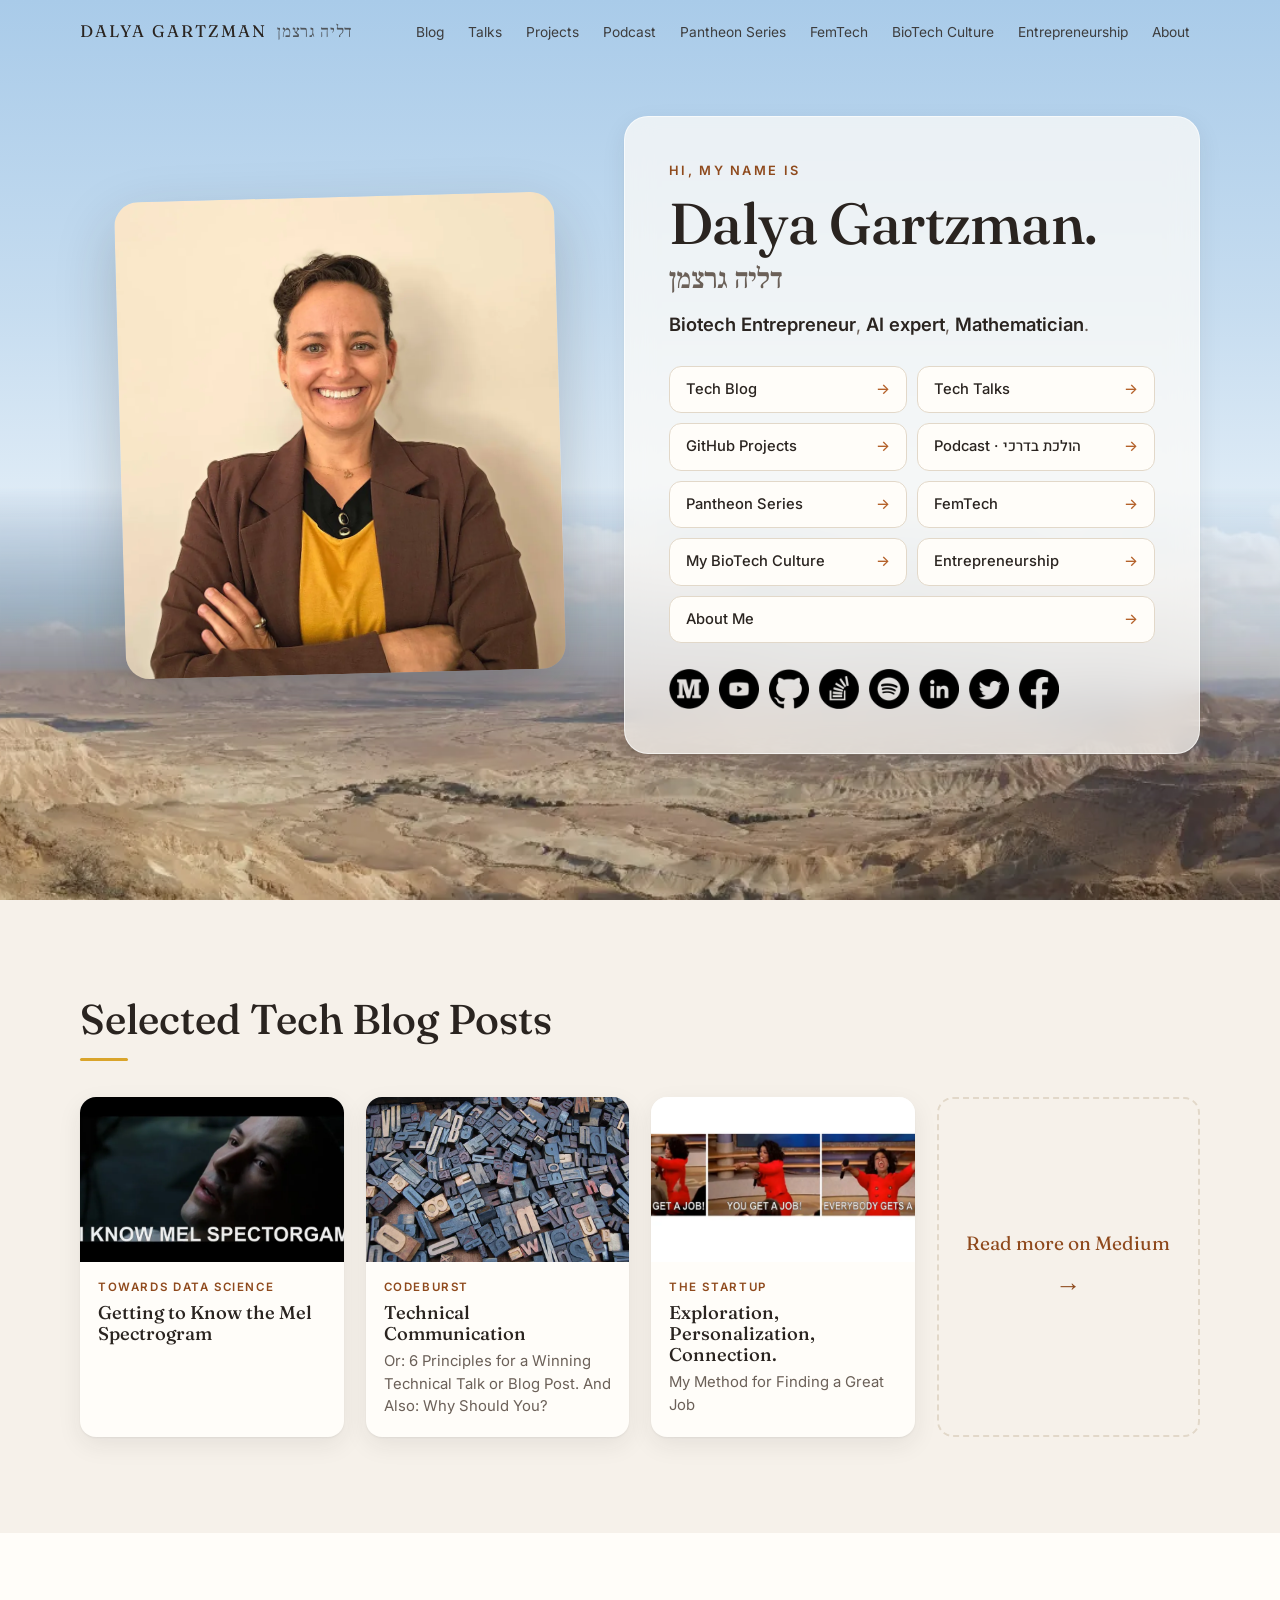
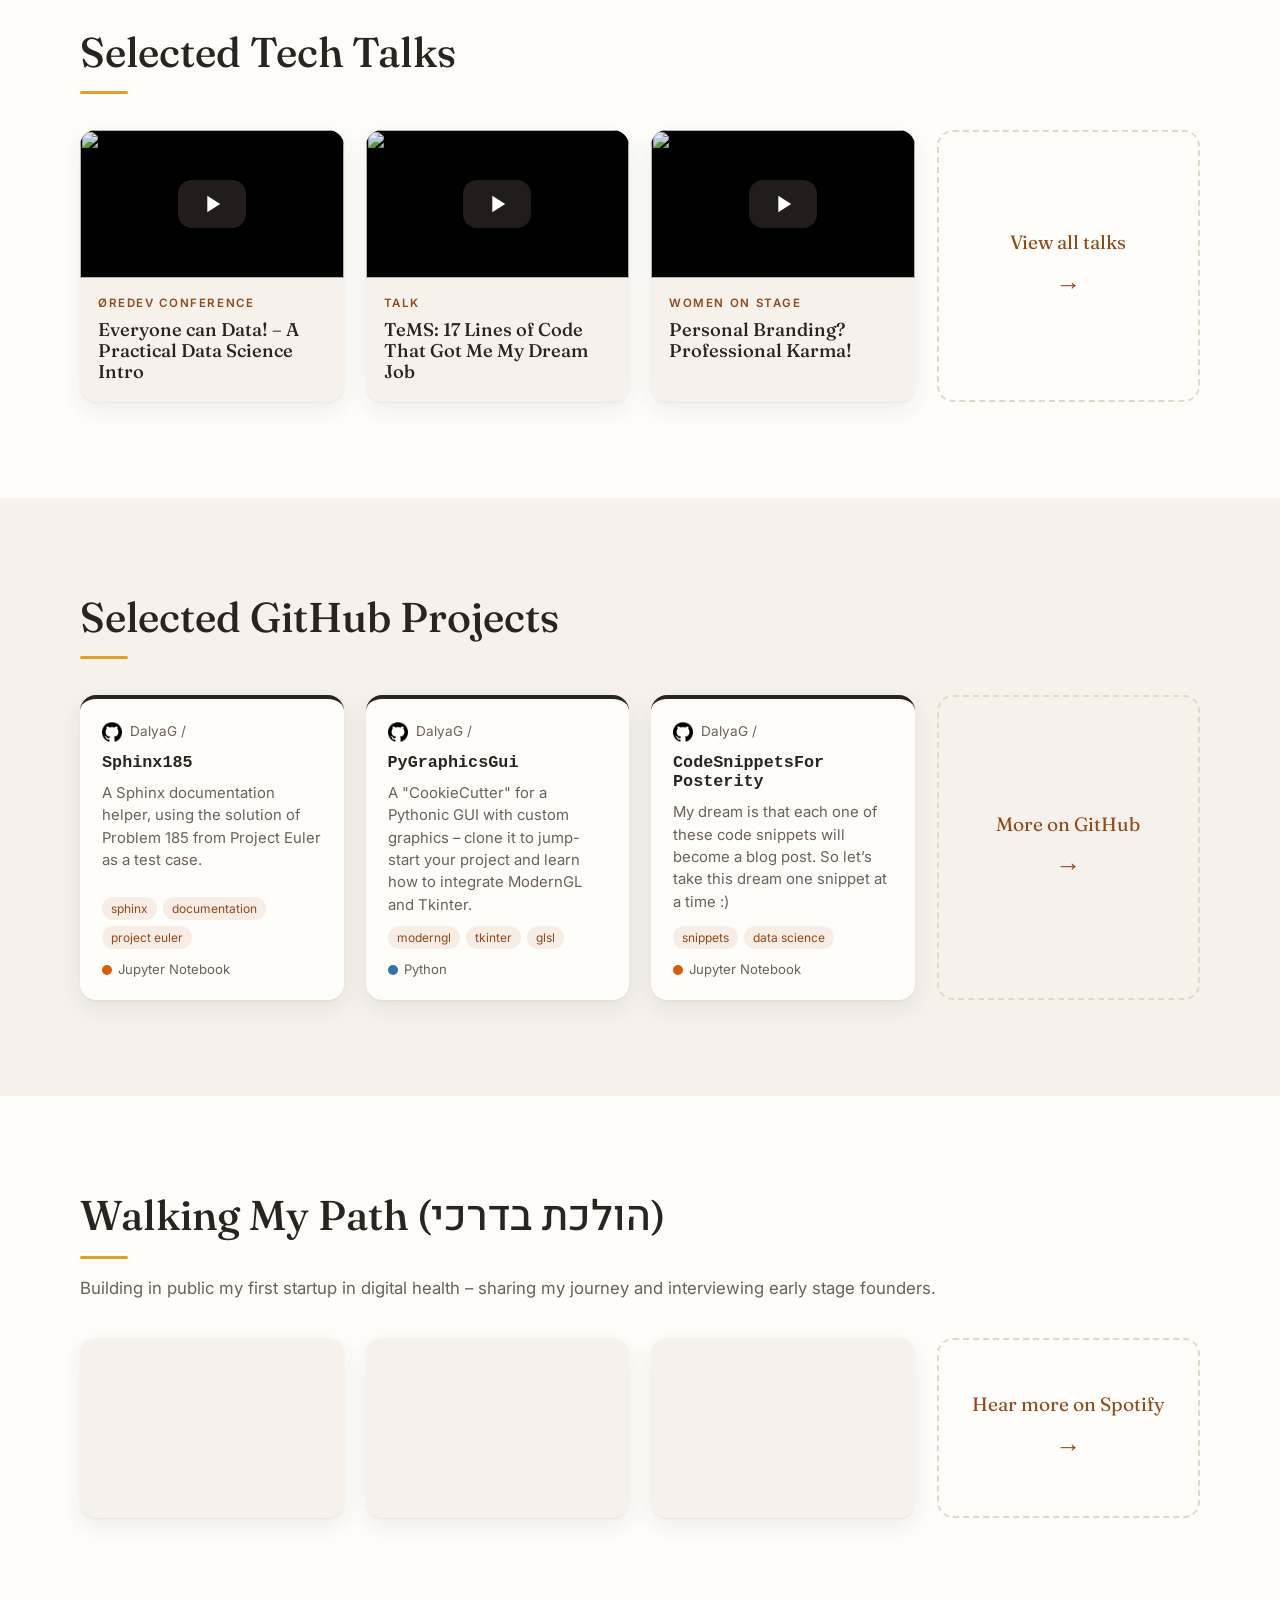
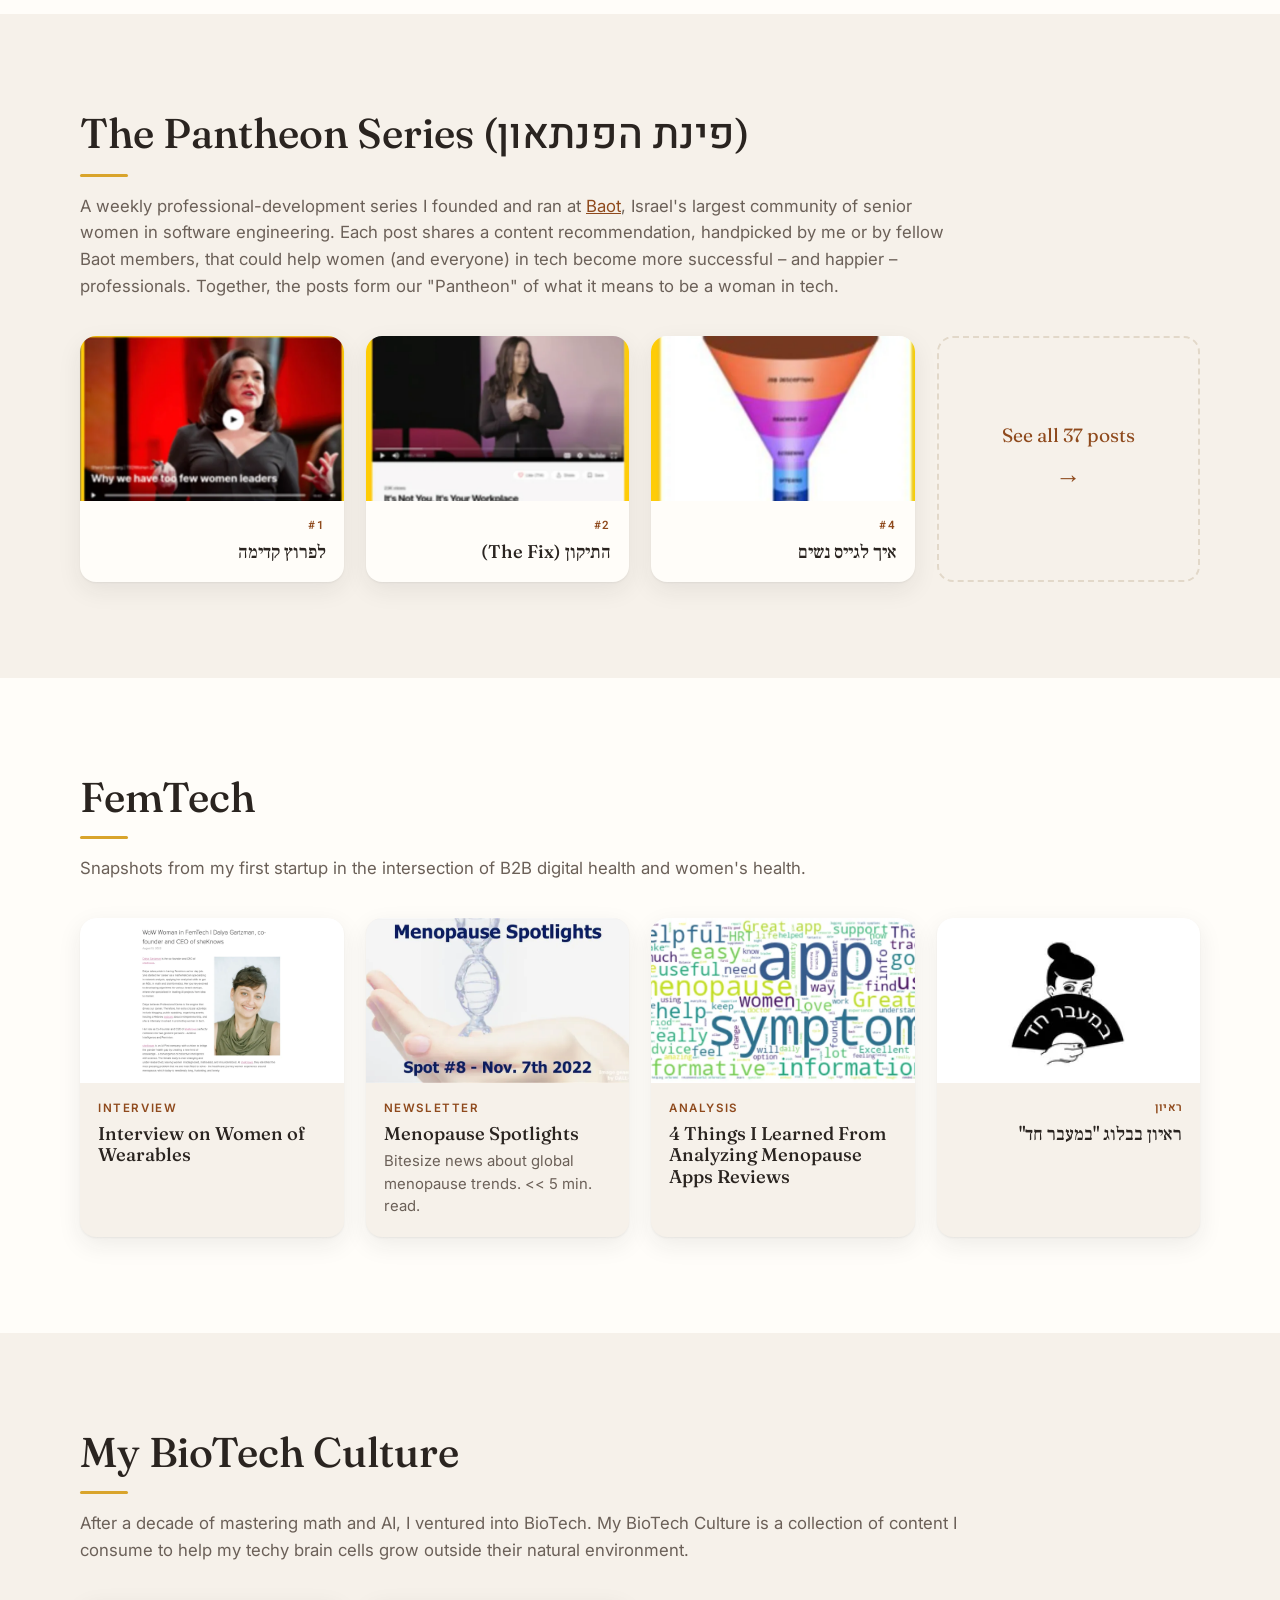
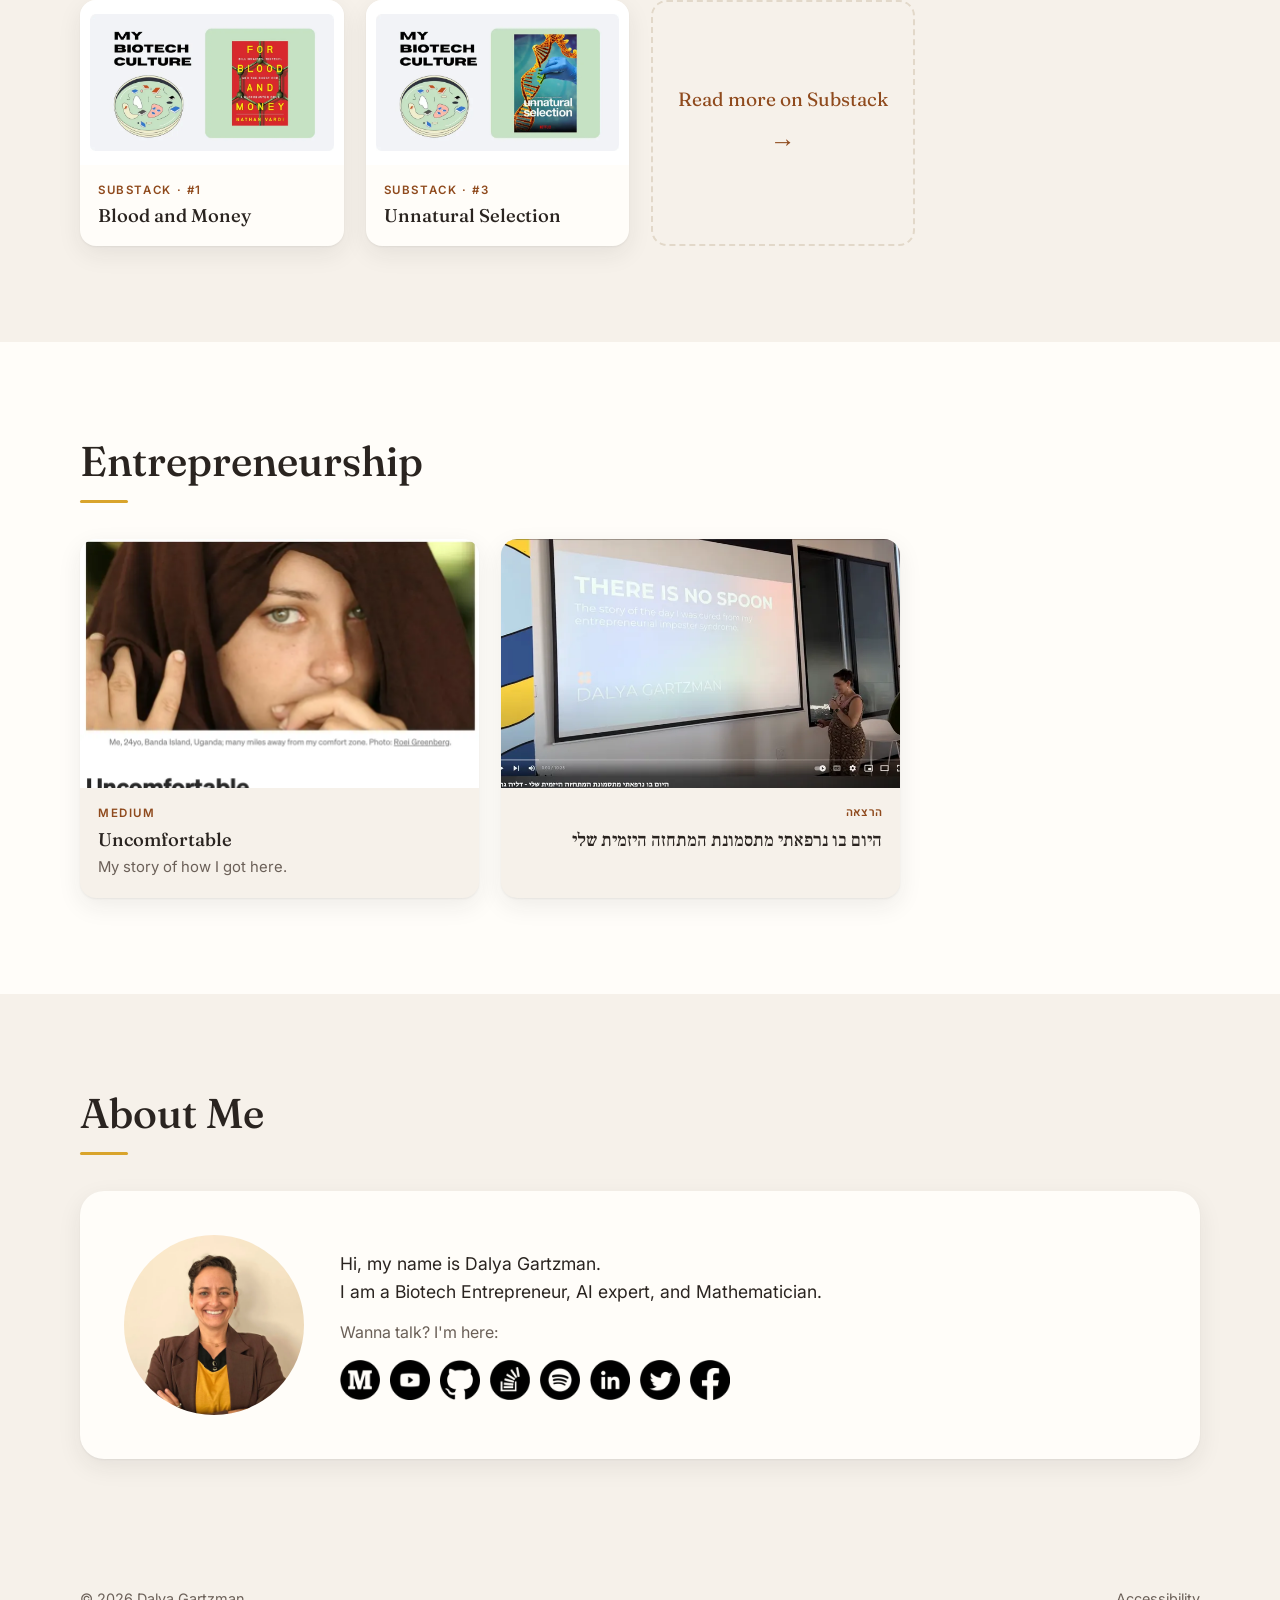
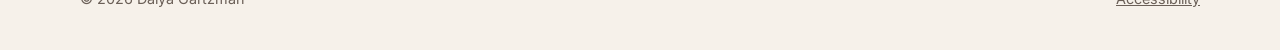
==== index.html @ 388c89ae "Static rebuild of dalyag.me Co-Authored-By: Claude Opus 5.5 <noreply@anthropic.com>" ====
<!doctype html>
<html lang="en">
<head>
  <meta charset="utf-8">
  <meta name="viewport" content="width=device-width, initial-scale=1">
  <title>Dalya Gartzman — Biotech Entrepreneur, AI Expert, Mathematician</title>
  <meta name="description" content="Dalya Gartzman — Biotech entrepreneur, AI expert and mathematician. Tech blog posts, tech talks, the הולכת בדרכי podcast, FemTech, My BioTech Culture and more.">
  <link rel="canonical" href="https://www.dalyag.me/">
  <meta property="og:type" content="website">
  <meta property="og:title" content="Dalya Gartzman">
  <meta property="og:description" content="Biotech Entrepreneur, AI expert, Mathematician.">
  <meta property="og:url" content="https://www.dalyag.me/">
  <meta property="og:image" content="https://www.dalyag.me/assets/img/og.jpg">
  <meta name="twitter:card" content="summary">
  <meta name="twitter:site" content="@DalyaGar">
  <link rel="icon" href="assets/img/favicon.jpg">
  <link rel="preconnect" href="https://fonts.googleapis.com">
  <link rel="preconnect" href="https://fonts.gstatic.com" crossorigin>
  <link href="https://fonts.googleapis.com/css2?family=Fraunces:opsz,wght@9..144,400;9..144,500;9..144,600&family=Frank+Ruhl+Libre:wght@400;500&family=Heebo:wght@400;500;600&family=Inter:wght@400;500;600&display=swap" rel="stylesheet">
  <link rel="stylesheet" href="styles.css">
</head>
<body>
  <a class="skip-link" href="#main">Skip to content</a>

  <header class="topbar">
    <div class="container">
      <a class="brand" href="#top">Dalya Gartzman<span lang="he">דליה גרצמן</span></a>
      <button class="nav-toggle" aria-label="Menu" aria-expanded="false" aria-controls="site-nav">
        <svg viewBox="0 0 24 24" fill="none" stroke="currentColor" stroke-width="2" stroke-linecap="round"><path d="M4 7h16M4 12h16M4 17h16"/></svg>
      </button>
      <ul class="nav" id="site-nav">
        <li><a href="#blog">Blog</a></li>
        <li><a href="#talks">Talks</a></li>
        <li><a href="#projects">Projects</a></li>
        <li><a href="#podcast">Podcast</a></li>
        <li><a href="#pantheon">Pantheon Series</a></li>
        <li><a href="#femtech">FemTech</a></li>
        <li><a href="#biotech">BioTech Culture</a></li>
        <li><a href="#entrepreneurship">Entrepreneurship</a></li>
        <li><a href="#about">About</a></li>
      </ul>
    </div>
  </header>

  <main id="main">
    <!-- ===== Hero ===== -->
    <section class="hero" id="top">
      <div class="container hero-grid">
        <div class="portrait">
          <img src="assets/img/dalya.webp" alt="Dalya Gartzman" width="900" height="975" fetchpriority="high">
        </div>
        <div class="hero-panel">
          <p class="eyebrow">Hi, my name is</p>
          <h1>Dalya Gartzman.<span class="he" lang="he">דליה גרצמן</span></h1>
          <p class="tagline"><b>Biotech Entrepreneur</b>, <b>AI expert</b>, <b>Mathematician</b>.</p>
          <nav class="pill-grid" aria-label="Sections">
            <a class="pill" href="#blog">Tech Blog</a>
            <a class="pill" href="#talks">Tech Talks</a>
            <a class="pill" href="#projects">GitHub Projects</a>
            <a class="pill" href="#podcast">Podcast · <span lang="he">הולכת בדרכי</span></a>
            <a class="pill" href="#pantheon">Pantheon Series</a>
            <a class="pill" href="#femtech">FemTech</a>
            <a class="pill" href="#biotech">My BioTech Culture</a>
            <a class="pill" href="#entrepreneurship">Entrepreneurship</a>
            <a class="pill" href="#about">About Me</a>
          </nav>
          <ul class="socials" aria-label="Find me online">
            <li><a href="https://dalyag.medium.com/" target="_blank" rel="noopener" aria-label="Medium"><img src="assets/icons/medium.png" alt=""></a></li>
            <li><a href="https://bitly.com/MyTechTalks" target="_blank" rel="noopener" aria-label="YouTube"><img src="assets/icons/youtube.png" alt=""></a></li>
            <li><a href="https://github.com/DalyaG" target="_blank" rel="noopener" aria-label="GitHub"><img src="assets/icons/github.png" alt=""></a></li>
            <li><a href="https://stackoverflow.com/users/2934048/dalyag" target="_blank" rel="noopener" aria-label="Stack Overflow"><img src="assets/icons/stackoverflow.png" alt=""></a></li>
            <li><a href="https://open.spotify.com/show/01GRa3CYxf5mzF3WK9T8d5" target="_blank" rel="noopener" aria-label="Spotify"><img src="assets/icons/spotify.png" alt=""></a></li>
            <li><a href="https://www.linkedin.com/in/dalya-gar/" target="_blank" rel="noopener" aria-label="LinkedIn"><img src="assets/icons/linkedin.png" alt=""></a></li>
            <li><a href="https://twitter.com/DalyaGar" target="_blank" rel="noopener" aria-label="Twitter / X"><img src="assets/icons/twitter.png" alt=""></a></li>
            <li><a href="https://www.facebook.com/dalyag" target="_blank" rel="noopener" aria-label="Facebook"><img src="assets/icons/facebook.png" alt=""></a></li>
          </ul>
        </div>
      </div>
    </section>

    <!-- ===== Tech blog ===== -->
    <section class="section" id="blog">
      <div class="container">
        <div class="section-head">
          <h2>Selected Tech Blog Posts</h2>
        </div>
        <div class="grid">
          <a class="card" href="https://towardsdatascience.com/getting-to-know-the-mel-spectrogram-31bca3e2d9d0" target="_blank" rel="noopener">
            <div class="card-media"><img src="assets/img/mel.webp" alt="" loading="lazy"></div>
            <div class="card-body">
              <span class="kicker">Towards Data Science</span>
              <h3>Getting to Know the Mel Spectrogram</h3>
            </div>
          </a>
          <a class="card" href="https://codeburst.io/technical-communications-c457b5c7da" target="_blank" rel="noopener">
            <div class="card-media"><img src="assets/img/alphabet.webp" alt="" loading="lazy"></div>
            <div class="card-body">
              <span class="kicker">codeburst</span>
              <h3>Technical Communication</h3>
              <p>Or: 6 Principles for a Winning Technical Talk or Blog Post. And Also: Why Should You?</p>
            </div>
          </a>
          <a class="card" href="https://medium.com/swlh/exploration-personalization-connection-my-method-for-finding-a-great-job-9122f9f3c255" target="_blank" rel="noopener">
            <div class="card-media"><img src="assets/img/job-method.webp" alt="" loading="lazy"></div>
            <div class="card-body">
              <span class="kicker">The Startup</span>
              <h3>Exploration, Personalization, Connection.</h3>
              <p>My Method for Finding a Great Job</p>
            </div>
          </a>
          <a class="card more" href="https://dalyag.medium.com/" target="_blank" rel="noopener">Read more on Medium <span aria-hidden="true">→</span></a>
        </div>
      </div>
    </section>

    <!-- ===== Tech talks ===== -->
    <section class="section alt" id="talks">
      <div class="container">
        <div class="section-head">
          <h2>Selected Tech Talks</h2>
        </div>
        <div class="grid">
          <div class="card">
            <button class="yt" data-id="Cp5HWGUrZuY" aria-label="Play: Everyone can Data! - A Practical Data Science Intro">
              <img src="https://i.ytimg.com/vi/Cp5HWGUrZuY/hqdefault.jpg" alt="" loading="lazy">
            </button>
            <div class="card-body">
              <span class="kicker">Øredev Conference</span>
              <h3>Everyone can Data! – A Practical Data Science Intro</h3>
            </div>
          </div>
          <div class="card">
            <button class="yt" data-id="W9U2Qb1F5h8" aria-label="Play: TeMS: 17 Lines of Code That Got Me My Dream Job">
              <img src="https://i.ytimg.com/vi/W9U2Qb1F5h8/hqdefault.jpg" alt="" loading="lazy">
            </button>
            <div class="card-body">
              <span class="kicker">Talk</span>
              <h3>TeMS: 17 Lines of Code That Got Me My Dream Job</h3>
            </div>
          </div>
          <div class="card">
            <button class="yt" data-id="G-SdaKvKSUM" aria-label="Play: Personal Branding? Professional Karma!">
              <img src="https://i.ytimg.com/vi/G-SdaKvKSUM/hqdefault.jpg" alt="" loading="lazy">
            </button>
            <div class="card-body">
              <span class="kicker">Women on Stage</span>
              <h3>Personal Branding? Professional Karma!</h3>
            </div>
          </div>
          <a class="card more" href="https://www.youtube.com/playlist?list=PLoRvehtVENB-Ps1azpJiEo5_x5xGyJ46g" target="_blank" rel="noopener">View all talks <span aria-hidden="true">→</span></a>
        </div>
      </div>
    </section>

    <!-- ===== GitHub projects ===== -->
    <section class="section" id="projects">
      <div class="container">
        <div class="section-head">
          <h2>Selected GitHub Projects</h2>
        </div>
        <div class="grid">
          <a class="card repo" href="https://github.com/DalyaG/Sphinx185" target="_blank" rel="noopener">
            <div class="card-body">
              <span class="repo-owner"><img src="assets/icons/github.png" alt="">DalyaG /</span>
              <h3>Sphinx185</h3>
              <p>A Sphinx documentation helper, using the solution of Problem 185 from Project Euler as a test case.</p>
              <ul class="tags"><li>sphinx</li><li>documentation</li><li>project euler</li></ul>
              <span class="lang"><i style="background:#DA5B0B"></i>Jupyter Notebook</span>
            </div>
          </a>
          <a class="card repo" href="https://github.com/DalyaG/PyGraphicsGui" target="_blank" rel="noopener">
            <div class="card-body">
              <span class="repo-owner"><img src="assets/icons/github.png" alt="">DalyaG /</span>
              <h3>Py<wbr>Graphics<wbr>Gui</h3>
              <p>A &quot;CookieCutter&quot; for a Pythonic GUI with custom graphics &ndash; clone it to jump-start your project and learn how to integrate ModernGL and Tkinter.</p>
              <ul class="tags"><li>moderngl</li><li>tkinter</li><li>glsl</li></ul>
              <span class="lang"><i style="background:#3572A5"></i>Python</span>
            </div>
          </a>
          <a class="card repo" href="https://github.com/DalyaG/CodeSnippetsForPosterity" target="_blank" rel="noopener">
            <div class="card-body">
              <span class="repo-owner"><img src="assets/icons/github.png" alt="">DalyaG /</span>
              <h3>Code<wbr>Snippets<wbr>For<wbr>Posterity</h3>
              <p>My dream is that each one of these code snippets will become a blog post. So let&rsquo;s take this dream one snippet at a time :)</p>
              <ul class="tags"><li>snippets</li><li>data science</li></ul>
              <span class="lang"><i style="background:#DA5B0B"></i>Jupyter Notebook</span>
            </div>
          </a>
          <a class="card more" href="https://github.com/DalyaG?tab=repositories" target="_blank" rel="noopener">More on GitHub <span aria-hidden="true">→</span></a>
        </div>
      </div>
    </section>

    <!-- ===== Podcast ===== -->
    <section class="section alt" id="podcast">
      <div class="container">
        <div class="section-head">
          <h2>Walking My Path (<span lang="he">הולכת בדרכי</span>)</h2>
          <p>Building in public my first startup in digital health – sharing my journey and interviewing early stage founders.</p>
        </div>
        <div class="grid">
          <div class="card podcast-card">
            <iframe class="spotify" src="https://open.spotify.com/embed/episode/4wjdwSJVnkqPYYYr6NJX5a?utm_source=generator" title="הולכת בדרכי — episode" loading="lazy" allow="autoplay; clipboard-write; encrypted-media; fullscreen; picture-in-picture"></iframe>
          </div>
          <div class="card podcast-card">
            <iframe class="spotify" src="https://open.spotify.com/embed/episode/7MLxKDR56bMsyEo56RsGEu?utm_source=generator" title="הולכת בדרכי — episode" loading="lazy" allow="autoplay; clipboard-write; encrypted-media; fullscreen; picture-in-picture"></iframe>
          </div>
          <div class="card podcast-card">
            <iframe class="spotify" src="https://open.spotify.com/embed/episode/4T1nQK3CT289PEqThl4dfc?utm_source=generator" title="הולכת בדרכי — episode" loading="lazy" allow="autoplay; clipboard-write; encrypted-media; fullscreen; picture-in-picture"></iframe>
          </div>
          <a class="card more" href="https://open.spotify.com/show/01GRa3CYxf5mzF3WK9T8d5" target="_blank" rel="noopener">Hear more on Spotify <span aria-hidden="true">→</span></a>
        </div>
      </div>
    </section>

    <!-- ===== Pantheon ===== -->
    <section class="section" id="pantheon">
      <div class="container">
        <div class="section-head">
          <h2>The Pantheon Series (<span lang="he">פינת הפנתאון</span>)</h2>
          <p>A weekly professional-development series I founded and ran at <a href="https://baot.org/" target="_blank" rel="noopener">Baot</a>, Israel's largest community of senior women in software engineering. Each post shares a content recommendation, handpicked by me or by fellow Baot members, that could help women (and everyone) in tech become more successful – and happier – professionals. Together, the posts form our "Pantheon" of what it means to be a woman in tech.</p>
        </div>
        <div class="grid">
          <a class="card" href="https://www.smore.com/f2t3s-1" target="_blank" rel="noopener">
            <div class="card-media"><img src="assets/pantheon/01.webp" alt="" loading="lazy"></div>
            <div class="card-body" lang="he" dir="rtl"><span class="kicker">#1</span><h3>לפרוץ קדימה</h3></div>
          </a>
          <a class="card" href="https://www.smore.com/ubt2c-the-fix-2" target="_blank" rel="noopener">
            <div class="card-media"><img src="assets/pantheon/02.webp" alt="" loading="lazy"></div>
            <div class="card-body" lang="he" dir="rtl"><span class="kicker">#2</span><h3>התיקון (The Fix)</h3></div>
          </a>
          <a class="card" href="https://www.smore.com/xy9nh-4" target="_blank" rel="noopener">
            <div class="card-media"><img src="assets/pantheon/04.webp" alt="" loading="lazy"></div>
            <div class="card-body" lang="he" dir="rtl"><span class="kicker">#4</span><h3>איך לגייס נשים</h3></div>
          </a>
          <a class="card more" href="pantheon.html">See all 37 posts <span aria-hidden="true">→</span></a>
        </div>
      </div>
    </section>

    <!-- ===== FemTech ===== -->
    <section class="section alt" id="femtech">
      <div class="container">
        <div class="section-head">
          <h2>FemTech</h2>
          <p>Snapshots from my first startup in the intersection of B2B digital health and women's health.</p>
        </div>
        <div class="grid">
          <a class="card" href="https://bit.ly/WoWDalyaG" target="_blank" rel="noopener">
            <div class="card-media contain"><img src="assets/img/wow.webp" alt="" loading="lazy"></div>
            <div class="card-body"><span class="kicker">Interview</span><h3>Interview on Women of Wearables</h3></div>
          </a>
          <a class="card" href="https://bit.ly/MenoSpot" target="_blank" rel="noopener">
            <div class="card-media"><img src="assets/img/menopause-spotlights.webp" alt="" loading="lazy"></div>
            <div class="card-body"><span class="kicker">Newsletter</span><h3>Menopause Spotlights</h3><p>Bitesize news about global menopause trends. &lt;&lt; 5 min. read.</p></div>
          </a>
          <a class="card" href="https://bit.ly/4_things_i_learned_from_analyzing_menopause_app_reviews" target="_blank" rel="noopener">
            <div class="card-media"><img src="assets/img/app-reviews.webp" alt="" loading="lazy"></div>
            <div class="card-body"><span class="kicker">Analysis</span><h3>4 Things I Learned From Analyzing Menopause Apps Reviews</h3></div>
          </a>
          <a class="card" href="https://bit.ly/sheKnowsMaKoreLi" target="_blank" rel="noopener" dir="rtl" lang="he">
            <div class="card-media contain"><img src="assets/img/bemaavar-chad.webp" alt="" loading="lazy"></div>
            <div class="card-body"><span class="kicker">ראיון</span><h3>ראיון בבלוג "במעבר חד"</h3></div>
          </a>
        </div>
      </div>
    </section>

    <!-- ===== BioTech culture ===== -->
    <section class="section" id="biotech">
      <div class="container">
        <div class="section-head">
          <h2>My BioTech Culture</h2>
          <p>After a decade of mastering math and AI, I ventured into BioTech. My BioTech Culture is a collection of content I consume to help my techy brain cells grow outside their natural environment.</p>
        </div>
        <div class="grid">
          <a class="card" href="https://dalyag.substack.com/p/1-blood-and-money" target="_blank" rel="noopener">
            <div class="card-media contain"><img src="assets/img/biotech-1.webp" alt="" loading="lazy"></div>
            <div class="card-body"><span class="kicker">Substack · #1</span><h3>Blood and Money</h3></div>
          </a>
          <a class="card" href="https://dalyag.substack.com/p/3-unnatural-selection" target="_blank" rel="noopener">
            <div class="card-media contain"><img src="assets/img/biotech-3.webp" alt="" loading="lazy"></div>
            <div class="card-body"><span class="kicker">Substack · #3</span><h3>Unnatural Selection</h3></div>
          </a>
          <a class="card more" href="https://dalyag.substack.com/" target="_blank" rel="noopener">Read more on Substack <span aria-hidden="true">→</span></a>
        </div>
      </div>
    </section>

    <!-- ===== Entrepreneurship ===== -->
    <section class="section alt" id="entrepreneurship">
      <div class="container">
        <div class="section-head">
          <h2>Entrepreneurship</h2>
        </div>
        <div class="grid two">
          <a class="card" href="https://dalyag.medium.com/uncomfortable-23bcb0dcb946" target="_blank" rel="noopener">
            <div class="card-media"><img src="assets/img/uncomfortable.webp" alt="" loading="lazy" style="object-position: top"></div>
            <div class="card-body"><span class="kicker">Medium</span><h3>Uncomfortable</h3><p>My story of how I got here.</p></div>
          </a>
          <a class="card" href="https://www.youtube.com/watch?v=pOJf6TELCaU" target="_blank" rel="noopener" dir="rtl" lang="he">
            <div class="card-media"><img src="assets/img/imposter-talk.webp" alt="" loading="lazy"></div>
            <div class="card-body"><span class="kicker">הרצאה</span><h3>היום בו נרפאתי מתסמונת המתחזה היזמית שלי</h3></div>
          </a>
        </div>
      </div>
    </section>

    <!-- ===== About ===== -->
    <section class="section" id="about">
      <div class="container">
        <div class="section-head">
          <h2>About Me</h2>
        </div>
        <div class="about">
          <img src="assets/img/dalya.webp" alt="" loading="lazy">
          <div>
            <p>Hi, my name is Dalya Gartzman.<br>I am a Biotech Entrepreneur, AI expert, and Mathematician.</p>
            <p class="muted">Wanna talk? I'm here:</p>
            <ul class="socials" aria-label="Find me online">
              <li><a href="https://dalyag.medium.com/" target="_blank" rel="noopener" aria-label="Medium"><img src="assets/icons/medium.png" alt=""></a></li>
              <li><a href="https://bitly.com/MyTechTalks" target="_blank" rel="noopener" aria-label="YouTube"><img src="assets/icons/youtube.png" alt=""></a></li>
              <li><a href="https://github.com/DalyaG" target="_blank" rel="noopener" aria-label="GitHub"><img src="assets/icons/github.png" alt=""></a></li>
              <li><a href="https://stackoverflow.com/users/2934048/dalyag" target="_blank" rel="noopener" aria-label="Stack Overflow"><img src="assets/icons/stackoverflow.png" alt=""></a></li>
              <li><a href="https://open.spotify.com/show/01GRa3CYxf5mzF3WK9T8d5" target="_blank" rel="noopener" aria-label="Spotify"><img src="assets/icons/spotify.png" alt=""></a></li>
              <li><a href="https://www.linkedin.com/in/dalya-gar/" target="_blank" rel="noopener" aria-label="LinkedIn"><img src="assets/icons/linkedin.png" alt=""></a></li>
              <li><a href="https://twitter.com/DalyaGar" target="_blank" rel="noopener" aria-label="Twitter / X"><img src="assets/icons/twitter.png" alt=""></a></li>
              <li><a href="https://www.facebook.com/dalyag" target="_blank" rel="noopener" aria-label="Facebook"><img src="assets/icons/facebook.png" alt=""></a></li>
            </ul>
          </div>
        </div>
      </div>
    </section>
  </main>

  <footer class="footer">
    <div class="container">
      <span>© <span data-year>2026</span> Dalya Gartzman</span>
      <a href="accessibility.html">Accessibility</a>
    </div>
  </footer>

  <script src="main.js" defer></script>
</body>
</html>
---- styles.css ----
/* ---------- Tokens ---------- */
:root {
  --sand: #f6f1ea;
  --sand-2: #ede4d6;
  --paper: #fffdf9;
  --ink: #2a2420;
  --muted: #6b6058;
  --line: #e2d8c9;
  --sky-1: #a9cbe9;
  --sky-2: #e6f0f8;
  --accent: #b4612a;       /* desert rock */
  --accent-ink: #8f4a1d;
  --mustard: #d9a42b;
  --radius: 16px;
  --shadow: 0 1px 2px rgba(42, 36, 32, .06), 0 8px 24px rgba(42, 36, 32, .08);
  --shadow-hover: 0 2px 4px rgba(42, 36, 32, .08), 0 16px 40px rgba(42, 36, 32, .14);
  --serif: "Fraunces", "Frank Ruhl Libre", Georgia, serif;
  --sans: "Inter", "Heebo", system-ui, -apple-system, "Segoe UI", sans-serif;
  --max: 1120px;
}

*, *::before, *::after { box-sizing: border-box; }
html { scroll-behavior: smooth; scroll-padding-top: 80px; }
body {
  margin: 0;
  font-family: var(--sans);
  font-size: 17px;
  line-height: 1.6;
  color: var(--ink);
  background: var(--sand);
  -webkit-font-smoothing: antialiased;
}
img { max-width: 100%; display: block; }
a { color: inherit; }
h1, h2, h3 { font-family: var(--serif); font-weight: 500; line-height: 1.15; margin: 0; }
[lang="he"] { font-family: "Heebo", var(--sans); }
h1[lang="he"], h2[lang="he"], h3[lang="he"], .he-serif { font-family: "Frank Ruhl Libre", var(--serif); }

.skip-link {
  position: absolute; left: -9999px; top: 8px; z-index: 100;
  background: var(--ink); color: #fff; padding: 8px 14px; border-radius: 8px;
}
.skip-link:focus { left: 8px; }
:focus-visible { outline: 3px solid var(--accent); outline-offset: 3px; border-radius: 6px; }

.container { width: min(var(--max), 100% - 40px); margin-inline: auto; }

/* ---------- Top bar ---------- */
.topbar {
  position: fixed; inset: 0 0 auto 0; z-index: 50;
  transition: background .25s, box-shadow .25s, backdrop-filter .25s;
}
.topbar.scrolled, .topbar.solid {
  background: rgba(246, 241, 234, .88);
  backdrop-filter: saturate(1.4) blur(12px);
  -webkit-backdrop-filter: saturate(1.4) blur(12px);
  box-shadow: 0 1px 0 var(--line);
}
.topbar .container { display: flex; align-items: center; justify-content: space-between; height: 64px; gap: 16px; }
.brand { text-decoration: none; font-family: var(--serif); font-size: 1.05rem; letter-spacing: .12em; text-transform: uppercase; white-space: nowrap; }
.brand span { font-family: "Frank Ruhl Libre", var(--serif); letter-spacing: .04em; margin-inline-start: .6em; opacity: .7; }
.nav { display: flex; gap: 4px; list-style: none; margin: 0; padding: 0; }
.nav a {
  display: block; padding: 6px 10px; border-radius: 999px;
  text-decoration: none; font-size: .86rem; color: var(--ink); opacity: .85;
  transition: background .2s, opacity .2s;
}
.nav a:hover { background: rgba(42, 36, 32, .07); opacity: 1; }
.nav-toggle { display: none; background: none; border: 0; padding: 8px; cursor: pointer; color: var(--ink); }
.nav-toggle svg { width: 26px; height: 26px; }

@media (max-width: 1000px) {
  .nav-toggle { display: block; }
  .nav {
    position: absolute; top: 64px; inset-inline: 12px;
    flex-direction: column; padding: 10px;
    background: var(--paper); border-radius: var(--radius); box-shadow: var(--shadow-hover);
    display: none;
  }
  .nav.open { display: flex; }
  .nav a { padding: 10px 14px; font-size: 1rem; }
}

/* ---------- Hero ---------- */
.hero {
  position: relative; overflow: hidden;
  min-height: min(100vh, 920px);
  padding: 110px 0 140px;
  display: grid; align-items: center;
  background: linear-gradient(180deg, var(--sky-1) 0%, #c7ddf0 35%, var(--sky-2) 62%, var(--sand) 100%);
}
.hero::after {               /* desert panorama along the bottom */
  content: ""; position: absolute; inset: auto 0 0 0; height: 46%;
  background: url("assets/img/desert.webp") center bottom / cover no-repeat;
  -webkit-mask-image: linear-gradient(180deg, transparent 0%, #000 45%);
          mask-image: linear-gradient(180deg, transparent 0%, #000 45%);
  opacity: .95; pointer-events: none;
}
.hero-grid {
  position: relative; z-index: 1;
  display: grid; grid-template-columns: 5fr 6fr; gap: clamp(28px, 5vw, 64px); align-items: center;
}
.portrait {
  border-radius: 24px; overflow: hidden; box-shadow: 0 24px 60px rgba(42, 36, 32, .22);
  aspect-ratio: 900 / 975; max-width: 440px; justify-self: end; width: 100%;
  transform: rotate(-1.5deg);
}
.portrait img { width: 100%; height: 100%; object-fit: cover; }
.hero-panel {
  background: rgba(255, 253, 249, .72);
  backdrop-filter: blur(14px); -webkit-backdrop-filter: blur(14px);
  border: 1px solid rgba(255, 255, 255, .6);
  border-radius: 24px; padding: clamp(24px, 4vw, 44px);
  box-shadow: var(--shadow);
}
.eyebrow { font-size: .8rem; letter-spacing: .18em; text-transform: uppercase; color: var(--accent-ink); font-weight: 600; margin: 0 0 10px; }
.hero h1 { font-size: clamp(2.2rem, 4.6vw, 3.6rem); letter-spacing: -.01em; }
.hero h1 .he { display: block; font-family: "Frank Ruhl Libre", var(--serif); font-size: .5em; color: var(--muted); margin-top: 6px; }
.tagline { font-size: 1.15rem; color: var(--muted); margin: 14px 0 26px; }
.tagline b { color: var(--ink); font-weight: 600; }
.pill-grid { display: grid; grid-template-columns: 1fr 1fr; gap: 10px; margin-bottom: 26px; }
.pill {
  display: flex; align-items: center; gap: .35em;
  padding: 11px 16px; border-radius: 12px;
  background: var(--paper); border: 1px solid var(--line);
  text-decoration: none; font-size: .92rem; font-weight: 500;
  transition: transform .15s, border-color .15s, box-shadow .15s;
}
.pill:last-child:nth-child(odd) { grid-column: 1 / -1; }
.pill::after { content: "→"; color: var(--accent); margin-inline-start: auto; padding-inline-start: 8px; transition: transform .15s; }
.pill:hover { border-color: var(--accent); box-shadow: var(--shadow); transform: translateY(-1px); }
.pill:hover::after { transform: translateX(3px); }

@media (max-width: 820px) {
  .hero { padding-top: 96px; min-height: 0; }
  .hero-grid { grid-template-columns: 1fr; }
  .portrait { justify-self: center; max-width: 280px; transform: none; }
  .pill-grid { grid-template-columns: 1fr; }
}

/* ---------- Socials ---------- */
.socials { display: flex; flex-wrap: wrap; gap: 10px; list-style: none; margin: 0; padding: 0; }
.socials a { display: block; width: 40px; height: 40px; border-radius: 50%; transition: transform .15s, opacity .15s; }
.socials a:hover { transform: translateY(-2px); opacity: .8; }
.socials img { width: 100%; height: 100%; }

/* ---------- Sections ---------- */
.section { padding: clamp(56px, 8vw, 96px) 0; }
.section.alt { background: var(--paper); }
.section-head { max-width: 880px; margin-bottom: 36px; }
.section-head h2 { font-size: clamp(1.9rem, 3.4vw, 2.6rem); }
.section-head h2::after {
  content: ""; display: block; width: 48px; height: 3px; border-radius: 2px;
  background: var(--mustard); margin-top: 14px;
}
.section-head[dir="rtl"] { margin-inline-start: auto; }
.section-head p { color: var(--muted); margin: 16px 0 0; font-size: 1.05rem; }
.section-head a { color: var(--accent-ink); }

.grid { display: grid; gap: 22px; grid-template-columns: repeat(auto-fill, minmax(240px, 1fr)); }
.grid.two { grid-template-columns: repeat(auto-fill, minmax(300px, 1fr)); }
@media (min-width: 760px) { .grid.two { grid-template-columns: 1fr 1fr; max-width: 820px; } }

/* ---------- Cards ---------- */
.card {
  position: relative; display: flex; flex-direction: column;
  background: var(--paper); border-radius: var(--radius); overflow: hidden;
  box-shadow: var(--shadow); text-decoration: none;
  transition: transform .2s, box-shadow .2s;
}
.section.alt .card { background: var(--sand); }
a.card:hover, .card:focus-within { transform: translateY(-4px); box-shadow: var(--shadow-hover); }
.card-media { aspect-ratio: 16 / 10; background: #fff; overflow: hidden; }
.card-media img { width: 100%; height: 100%; object-fit: cover; transition: transform .4s; }
.card-media.contain img { object-fit: contain; padding: 10px; }
a.card:hover .card-media img { transform: scale(1.03); }
.card-body { padding: 16px 18px 20px; display: flex; flex-direction: column; gap: 6px; flex: 1; }
.kicker { font-size: .72rem; letter-spacing: .14em; text-transform: uppercase; color: var(--accent-ink); font-weight: 600; }
.card h3 { font-size: 1.15rem; }
.card p { margin: 0; color: var(--muted); font-size: .93rem; line-height: 1.5; }
.card[dir="rtl"] .kicker { letter-spacing: .02em; }

.card.more {
  align-items: center; justify-content: center; text-align: center; min-height: 180px;
  background: transparent; box-shadow: none; border: 2px dashed var(--line);
  font-family: var(--serif); font-size: 1.2rem; color: var(--accent-ink); gap: 6px;
}
.section.alt .card.more { background: transparent; }
.card.more span { font-size: 1.6rem; transition: transform .2s; }
.card.more:hover { border-color: var(--accent); background: rgba(180, 97, 42, .05); }
.card.more:hover span { transform: translateX(4px); }
[dir="rtl"] .card.more:hover span, .card.more[dir="rtl"]:hover span { transform: translateX(-4px); }

/* GitHub repo cards */
.card.repo { border-top: 4px solid var(--ink); }
.card.repo .card-body { padding: 22px 22px 20px; gap: 10px; }
.repo-owner { display: flex; align-items: center; gap: 8px; font-size: .85rem; color: var(--muted); }
.repo-owner img { width: 20px; height: 20px; }
.card.repo h3 { font-family: ui-monospace, "SF Mono", Menlo, monospace; font-size: 1.05rem; font-weight: 600; overflow-wrap: anywhere; }
.card.repo p { flex: 1; }
.tags { display: flex; flex-wrap: wrap; gap: 6px; list-style: none; margin: 0; padding: 0; }
.tags li { font-size: .75rem; padding: 2px 9px; border-radius: 999px; background: rgba(180, 97, 42, .1); color: var(--accent-ink); }
.lang { display: flex; align-items: center; gap: 6px; font-size: .82rem; color: var(--muted); }
.lang i { width: 10px; height: 10px; border-radius: 50%; }

/* YouTube facade */
.yt {
  position: relative; display: block; width: 100%; aspect-ratio: 16 / 9; padding: 0; border: 0;
  background: #000 center / cover no-repeat; cursor: pointer;
}
.yt img { width: 100%; height: 100%; object-fit: cover; opacity: .92; transition: opacity .2s; }
.yt:hover img { opacity: 1; }
.yt::after {
  content: ""; position: absolute; inset: 50% auto auto 50%; width: 68px; height: 48px; transform: translate(-50%, -50%);
  border-radius: 14px; background: rgba(42, 36, 32, .82) url("data:image/svg+xml,%3Csvg xmlns='http://www.w3.org/2000/svg' viewBox='0 0 24 24' fill='white'%3E%3Cpath d='M8 5v14l11-7z'/%3E%3C/svg%3E") center / 28px no-repeat;
  transition: background-color .2s;
}
.yt:hover::after { background-color: #c4302b; }
.yt-frame { position: relative; aspect-ratio: 16 / 9; background: #000; }
.yt-frame iframe { position: absolute; inset: 0; width: 100%; height: 100%; border: 0; }

/* Spotify */
.spotify { width: 100%; height: 152px; border: 0; border-radius: 12px; display: block; }
.podcast-card { padding: 12px; }

/* ---------- About ---------- */
.about {
  display: grid; grid-template-columns: 180px 1fr; gap: 36px; align-items: center;
  background: var(--paper); border-radius: 24px; padding: clamp(24px, 4vw, 44px); box-shadow: var(--shadow);
}
.about > img { width: 180px; height: 180px; border-radius: 50%; object-fit: cover; object-position: center 20%; }
.about p { margin: 0 0 14px; font-size: 1.1rem; }
.about .muted { color: var(--muted); font-size: 1rem; }
@media (max-width: 640px) {
  .about { grid-template-columns: 1fr; text-align: center; justify-items: center; }
  .about .socials { justify-content: center; }
}

/* ---------- Footer ---------- */
.footer { padding: 32px 0 40px; color: var(--muted); font-size: .9rem; }
.footer .container { display: flex; justify-content: space-between; gap: 16px; flex-wrap: wrap; }
.footer a { color: var(--muted); }

/* ---------- Sub-pages ---------- */
.page-hero {
  position: relative; padding: 120px 0 70px; overflow: hidden;
  background: linear-gradient(180deg, var(--sky-1), var(--sky-2) 70%, var(--sand));
}
.page-hero::after {
  content: ""; position: absolute; inset: auto 0 0 0; height: 70%;
  background: url("assets/img/desert.webp") center bottom / cover no-repeat;
  -webkit-mask-image: linear-gradient(180deg, transparent, #000 60%); mask-image: linear-gradient(180deg, transparent, #000 60%);
  opacity: .55; pointer-events: none;
}
.page-hero .container { position: relative; z-index: 1; }
.page-hero h1 { font-size: clamp(2.2rem, 5vw, 3.4rem); }
.page-hero p { max-width: 680px; font-size: 1.12rem; color: var(--ink); margin: 16px 0 0; }
.page-hero a { color: var(--accent-ink); }
.num {
  position: absolute; top: 10px; inset-inline-start: 10px; z-index: 1;
  background: rgba(42, 36, 32, .82); color: #fff; font-size: .78rem; font-weight: 600;
  padding: 3px 9px; border-radius: 999px;
}
.prose { max-width: 760px; }
.prose h2 { font-size: 1.5rem; margin: 36px 0 10px; }
.prose p, .prose li { color: var(--ink); }

@media (prefers-reduced-motion: reduce) {
  *, *::before, *::after { transition: none !important; scroll-behavior: auto !important; }
}
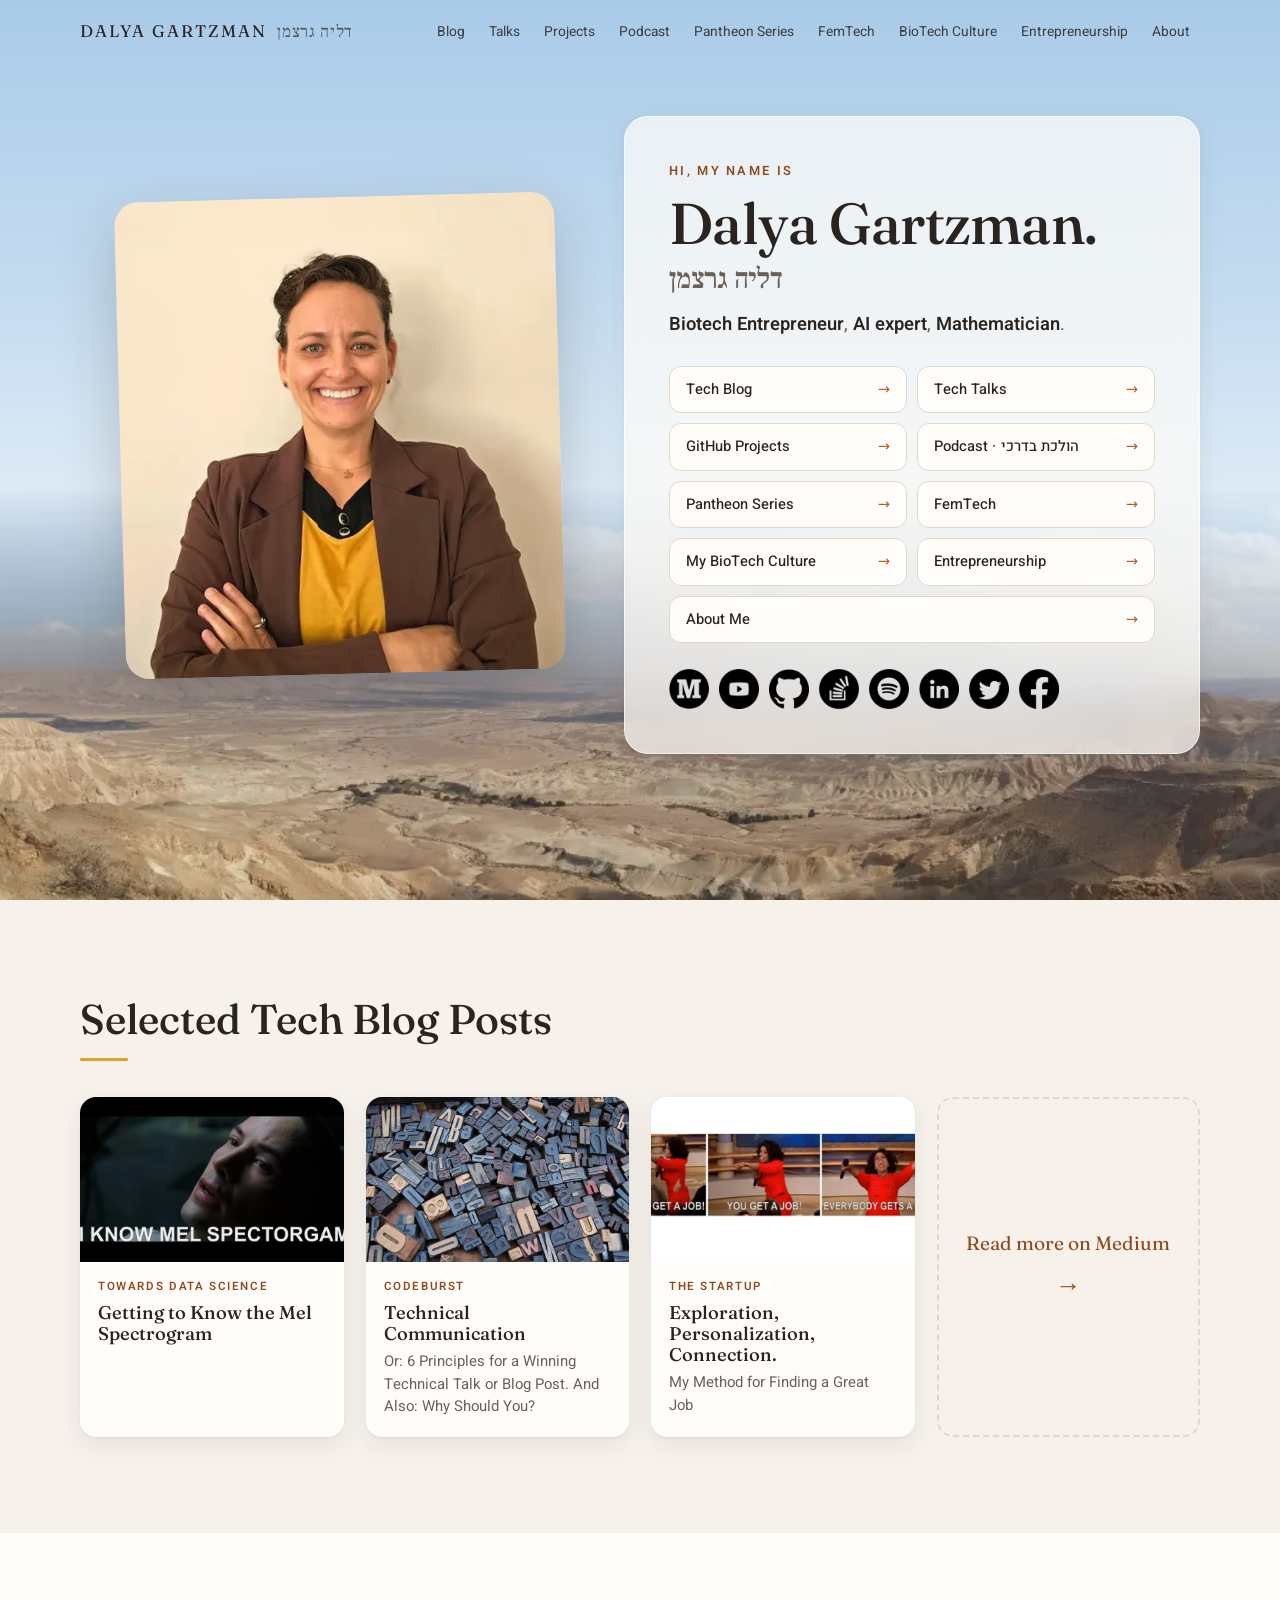
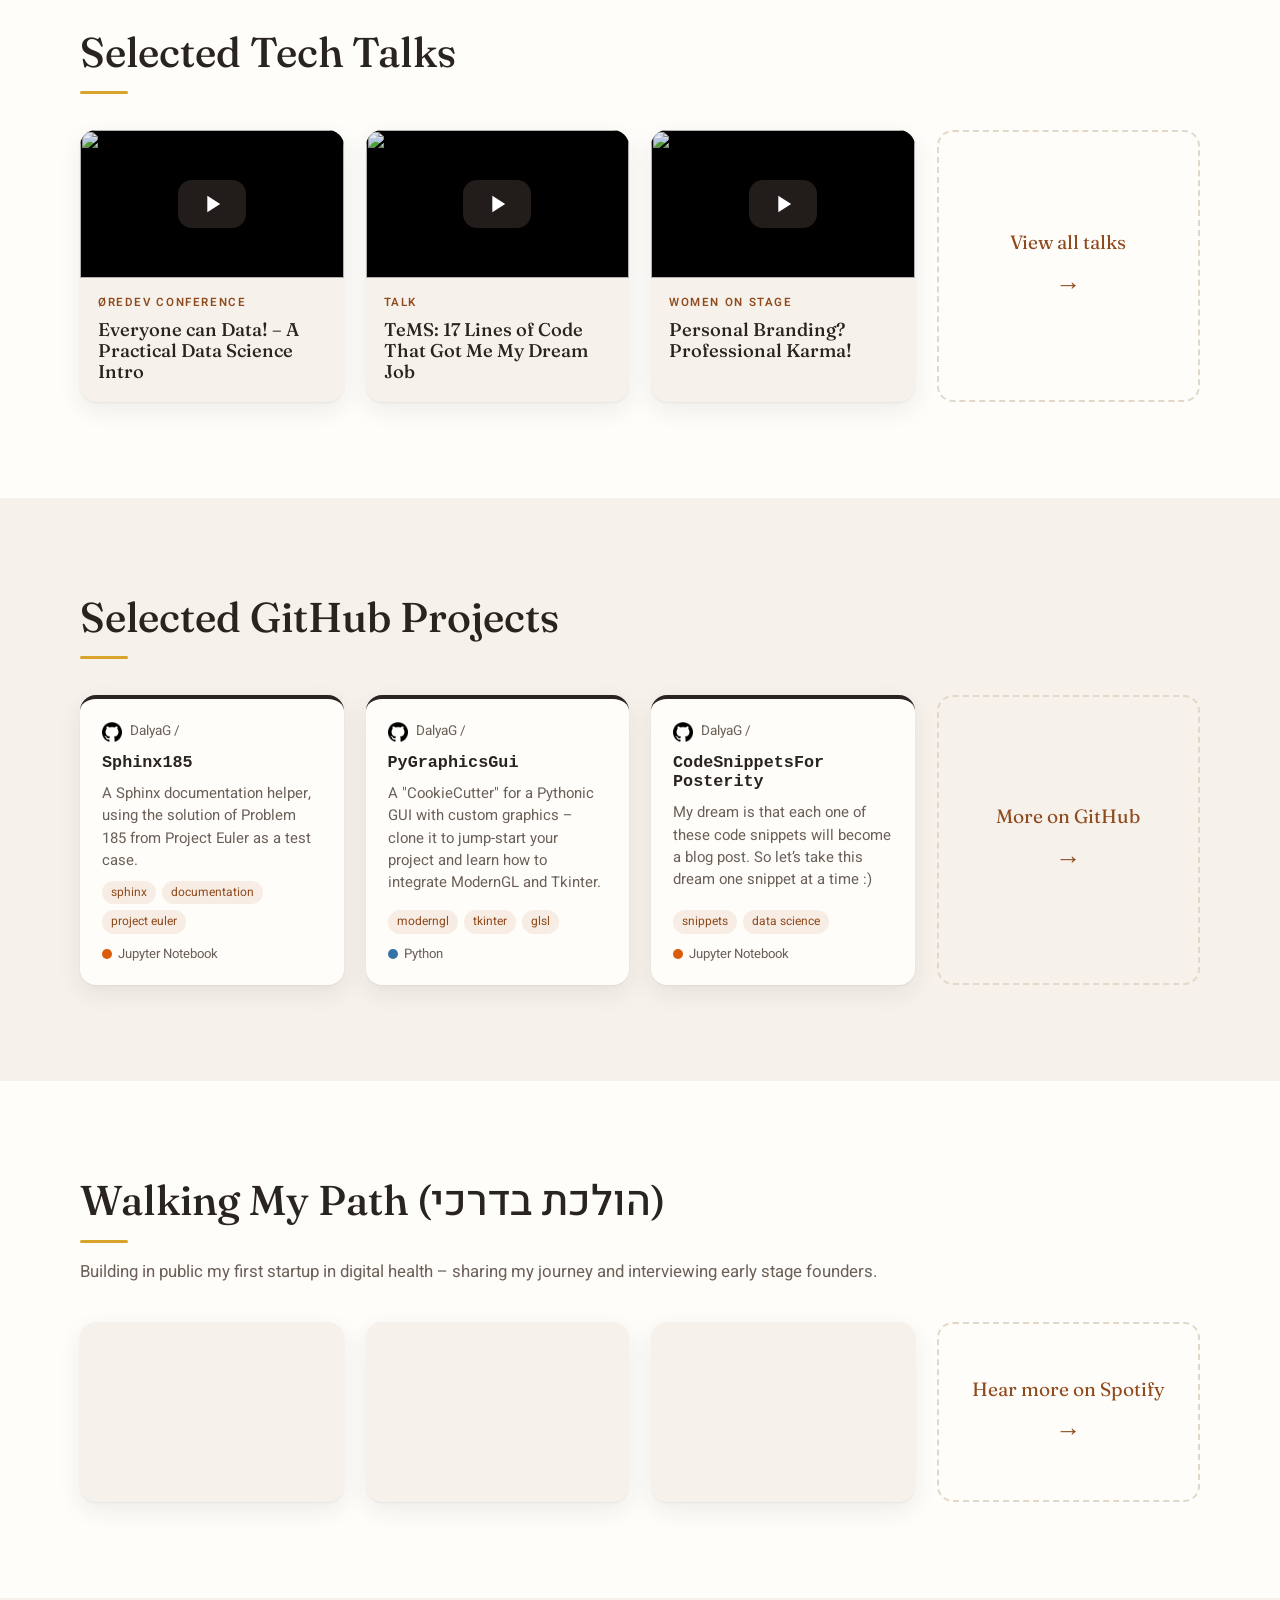
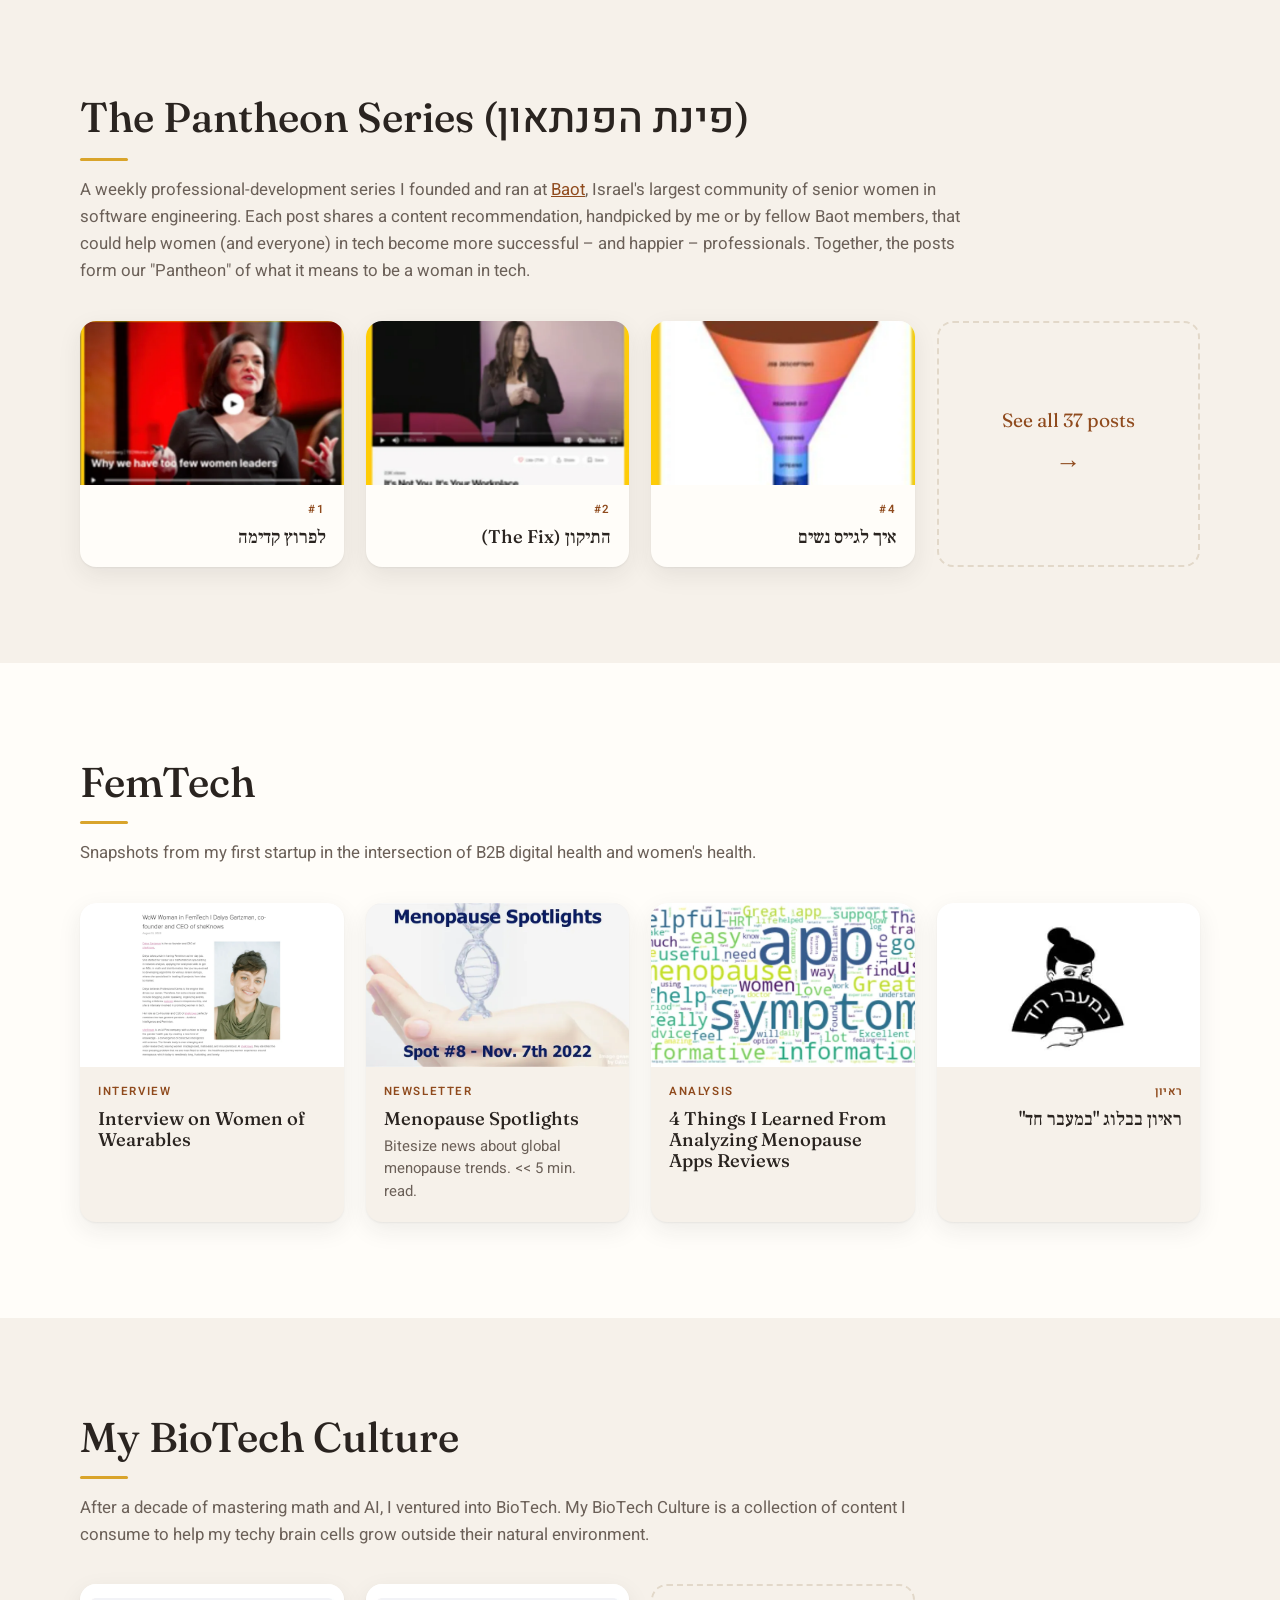
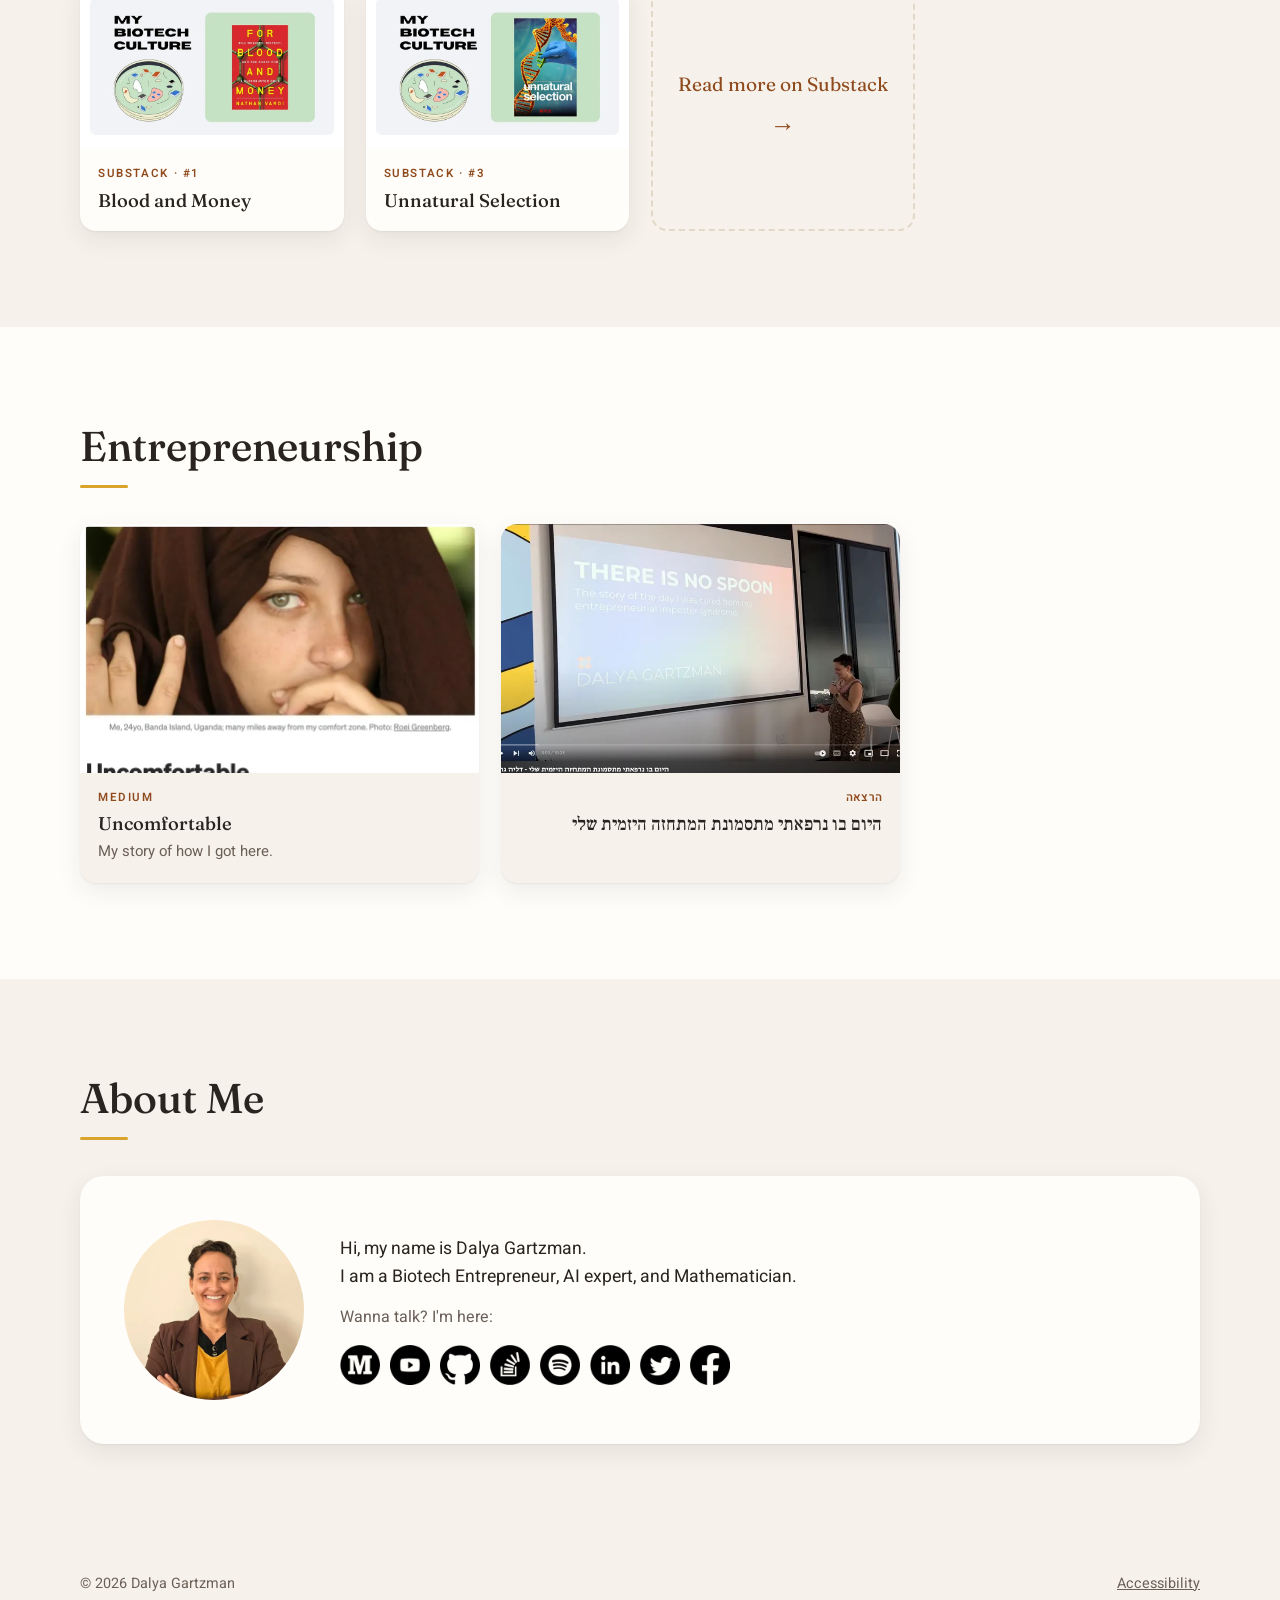
==== commit dd90f035: "Faster mobile load, accessibility and SEO fixes, redirect for old /accesability URL Co-Authored-By: " ====
--- a/index.html
+++ b/index.html
@@ -16,7 +16,8 @@
   <link rel="icon" href="assets/img/favicon.jpg">
   <link rel="preconnect" href="https://fonts.googleapis.com">
   <link rel="preconnect" href="https://fonts.gstatic.com" crossorigin>
-  <link href="https://fonts.googleapis.com/css2?family=Fraunces:opsz,wght@9..144,400;9..144,500;9..144,600&family=Frank+Ruhl+Libre:wght@400;500&family=Heebo:wght@400;500;600&family=Inter:wght@400;500;600&display=swap" rel="stylesheet">
+  <link rel="preload" as="style" href="https://fonts.googleapis.com/css2?family=Fraunces:opsz,wght@9..144,500&family=Frank+Ruhl+Libre:wght@500&family=Heebo:wght@400;500;600&display=swap" onload="this.onload=null;this.rel='stylesheet'">
+  <noscript><link rel="stylesheet" href="https://fonts.googleapis.com/css2?family=Fraunces:opsz,wght@9..144,500&family=Frank+Ruhl+Libre:wght@500&family=Heebo:wght@400;500;600&display=swap"></noscript>
   <link rel="stylesheet" href="styles.css">
 </head>
 <body>
@@ -47,7 +48,7 @@
     <section class="hero" id="top">
       <div class="container hero-grid">
         <div class="portrait">
-          <img src="assets/img/dalya.webp" alt="Dalya Gartzman" width="900" height="975" fetchpriority="high">
+          <img src="assets/img/dalya.webp" srcset="assets/img/dalya-480.webp 480w, assets/img/dalya.webp 900w" sizes="(max-width: 820px) 280px, 440px" alt="Dalya Gartzman" width="900" height="975" fetchpriority="high">
         </div>
         <div class="hero-panel">
           <p class="eyebrow">Hi, my name is</p>
@@ -313,7 +314,7 @@
           <h2>About Me</h2>
         </div>
         <div class="about">
-          <img src="assets/img/dalya.webp" alt="" loading="lazy">
+          <img src="assets/img/dalya-480.webp" alt="" loading="lazy">
           <div>
             <p>Hi, my name is Dalya Gartzman.<br>I am a Biotech Entrepreneur, AI expert, and Mathematician.</p>
             <p class="muted">Wanna talk? I'm here:</p>
--- a/styles.css
+++ b/styles.css
@@ -15,7 +15,7 @@
   --shadow: 0 1px 2px rgba(42, 36, 32, .06), 0 8px 24px rgba(42, 36, 32, .08);
   --shadow-hover: 0 2px 4px rgba(42, 36, 32, .08), 0 16px 40px rgba(42, 36, 32, .14);
   --serif: "Fraunces", "Frank Ruhl Libre", Georgia, serif;
-  --sans: "Inter", "Heebo", system-ui, -apple-system, "Segoe UI", sans-serif;
+  --sans: "Heebo", system-ui, -apple-system, "Segoe UI", sans-serif;
   --max: 1120px;
 }
 
@@ -36,6 +36,7 @@
 [lang="he"] { font-family: "Heebo", var(--sans); }
 h1[lang="he"], h2[lang="he"], h3[lang="he"], .he-serif { font-family: "Frank Ruhl Libre", var(--serif); }
 
+.visually-hidden { position: absolute; width: 1px; height: 1px; overflow: hidden; clip: rect(0 0 0 0); white-space: nowrap; }
 .skip-link {
   position: absolute; left: -9999px; top: 8px; z-index: 100;
   background: var(--ink); color: #fff; padding: 8px 14px; border-radius: 8px;
@@ -143,6 +144,10 @@
 .socials a { display: block; width: 40px; height: 40px; border-radius: 50%; transition: transform .15s, opacity .15s; }
 .socials a:hover { transform: translateY(-2px); opacity: .8; }
 .socials img { width: 100%; height: 100%; }
+@media (max-width: 420px) {
+  .socials { gap: 6px; }
+  .socials a { width: 32px; height: 32px; }
+}
 
 /* ---------- Sections ---------- */
 .section { padding: clamp(56px, 8vw, 96px) 0; }
